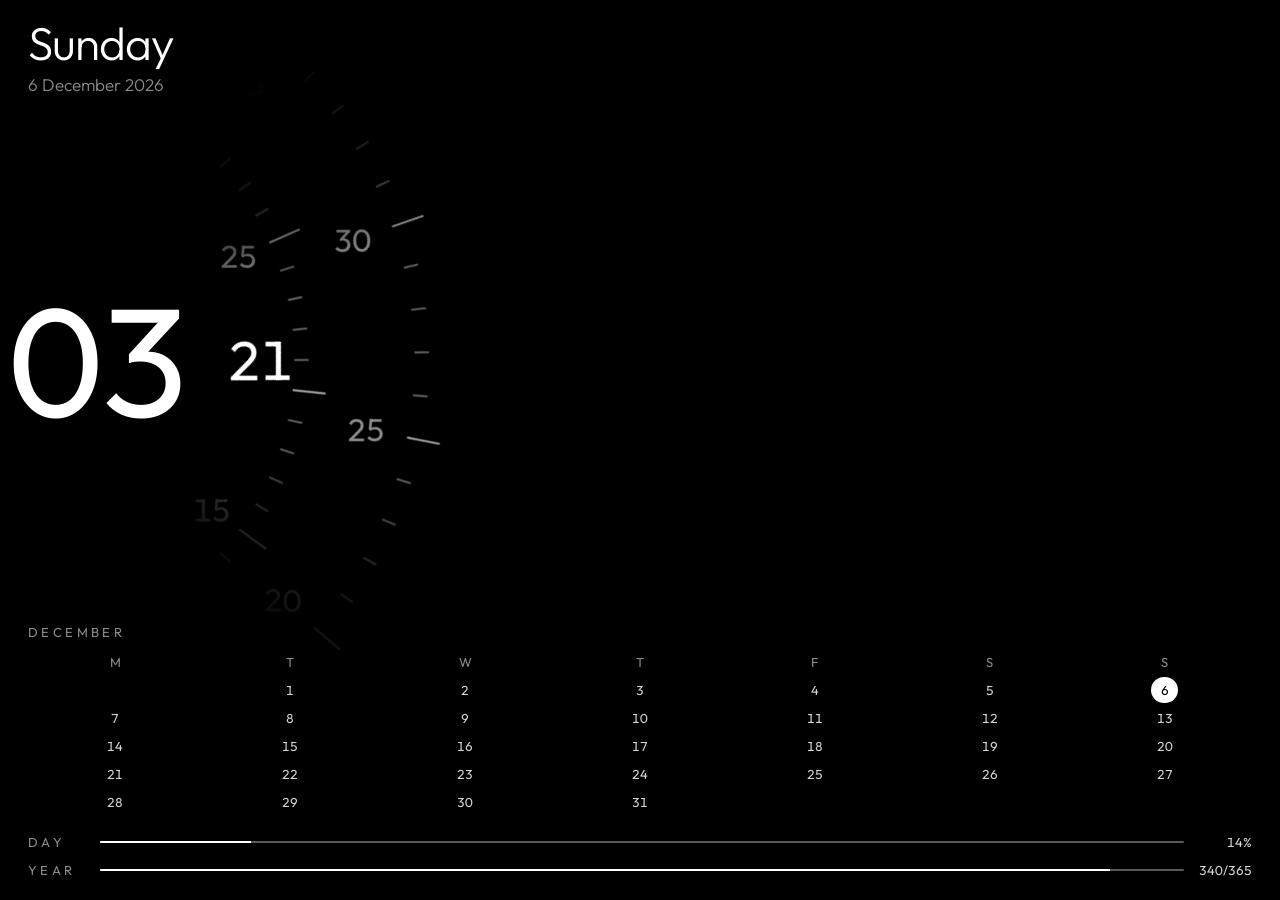
==== panel.html @ 28246322 "Concentric ring clock for iPhone as a home screen web app Panel, Clock and Horizon faces in plain HT" ====
<!doctype html>
<html lang="en">
  <head>
    <meta charset="utf-8" />
    <meta name="viewport" content="width=device-width, initial-scale=1, viewport-fit=cover" />
    <title>Concentric Panel</title>
    <meta name="description" content="A concentric ring clock for iPhone, as a home screen web app." />
    <meta name="theme-color" content="#000000" />
    <meta name="mobile-web-app-capable" content="yes" />
    <meta name="apple-mobile-web-app-capable" content="yes" />
    <meta name="apple-mobile-web-app-status-bar-style" content="black-translucent" />
    <meta name="apple-mobile-web-app-title" content="Panel" />
    <link rel="manifest" href="panel.webmanifest" />
    <link rel="icon" href="icons/icon.svg" type="image/svg+xml" />
    <link rel="apple-touch-icon" href="icons/icon-180.png" />
    <link rel="preconnect" href="https://fonts.googleapis.com" />
    <link rel="preconnect" href="https://fonts.gstatic.com" crossorigin />
    <link rel="stylesheet" href="https://fonts.googleapis.com/css2?family=Outfit:wght@200..600&display=swap" />
    <link rel="stylesheet" href="css/base.css" />
    <link rel="stylesheet" href="css/panel.css" />
  </head>
  <body data-page="panel">
    <main>
      <header class="today-header">
        <div class="weekday"></div>
        <div class="full-date"></div>
      </header>

      <div class="dial-area">
        <div class="dial">
          <div class="rings"></div>
          <div class="hour"></div>
        </div>
      </div>

      <footer class="panel">
        <section class="calendar">
          <div class="calendar-title"></div>
          <div class="calendar-grid"></div>
        </section>

        <section class="progress">
          <div class="progress-row">
            <span>DAY</span>
            <div class="bar"><div class="bar-fill" data-progress="day"></div></div>
            <span data-label="day"></span>
          </div>
          <div class="progress-row">
            <span>YEAR</span>
            <div class="bar"><div class="bar-fill" data-progress="year"></div></div>
            <span data-label="year"></span>
          </div>
        </section>
      </footer>
    </main>

    <nav class="nav" aria-label="Pages">
      <a href="panel.html" data-page="panel">Panel</a>
      <a href="clock.html" data-page="clock">Clock</a>
      <a href="horizon.html" data-page="horizon">Horizon</a>
    </nav>

    <script src="js/concentric.js"></script>
    <script src="js/panel.js"></script>
  </body>
</html>
---- css/base.css ----
:root {
  --bg: #000;
  --fg: #fff;
  --fg-soft: #d4d4d4;
  --muted: #8c8c8c;
  --tick: #5a5a5a;
  --tick-major: #9a9a9a;
  /* iPhone notch, Dynamic Island and home indicator. */
  --safe-top: env(safe-area-inset-top, 0px);
  --safe-bottom: env(safe-area-inset-bottom, 0px);
  --safe-left: env(safe-area-inset-left, 0px);
  --safe-right: env(safe-area-inset-right, 0px);
  font-family: 'Outfit', system-ui, -apple-system, sans-serif;
  color: var(--fg);
  background: var(--bg);
  color-scheme: dark;
}

* {
  box-sizing: border-box;
}

html,
body {
  height: 100%;
  margin: 0;
  overflow: hidden;
  overscroll-behavior: none;
  background: var(--bg);
}

/* It's a clock face, not a document: no selection, callouts or tap flashes. */
body {
  -webkit-user-select: none;
  user-select: none;
  -webkit-touch-callout: none;
  -webkit-tap-highlight-color: transparent;
  -webkit-text-size-adjust: 100%;
  touch-action: manipulation;
}

main {
  position: fixed;
  inset: 0;
  overflow: hidden;
}

/* The origin of every ring. Pages place it and clock.js sets its scale. */
.dial {
  position: absolute;
  width: 0;
  height: 0;
}

/* A 1000px box centered on the dial, so a fade mask can pivot around it. */
.rings {
  position: absolute;
  left: -500px;
  top: -500px;
  width: 1000px;
  height: 1000px;
  -webkit-mask-image: var(--fade);
  mask-image: var(--fade);
}

/* --- Rings ---------------------------------------------------------------- */

.ring {
  --turn: 0deg;
  --base: 0deg;
  --dir: 1;
  --label-size: 22px;
  --active-scale: 1.75;
  position: absolute;
  left: 500px;
  top: 500px;
  width: 0;
  height: 0;
  transform: rotate(calc(var(--base) + var(--turn) * var(--dir)));
  will-change: transform;
}

/* The minute ring rolls to each new value; the seconds ring moves every frame. */
.ring.minutes,
.ring.minutes .label {
  transition: transform 900ms cubic-bezier(0.65, 0, 0.25, 1), opacity 400ms ease;
}

.ring.seconds {
  animation: fade-in 1200ms ease 300ms both;
}

@keyframes fade-in {
  from {
    opacity: 0;
  }
}

.ticks {
  position: absolute;
  translate: -50% -50%;
  overflow: visible;
}

.ticks line {
  stroke: var(--tick);
  stroke-width: 1.5;
  stroke-linecap: round;
}

.ticks line.major {
  stroke: var(--tick-major);
}

.label {
  position: absolute;
  left: 0;
  top: 0;
  width: 0;
  height: 0;
}

.label > span {
  position: absolute;
  translate: -50% -50%;
  font-size: var(--label-size);
  line-height: 1;
  color: var(--muted);
  white-space: nowrap;
  font-variant-numeric: tabular-nums;
  transition: color 400ms ease, scale 400ms ease;
}

.label.active > span {
  color: var(--fg);
  scale: var(--active-scale);
}

.hour {
  line-height: 1;
  letter-spacing: -0.02em;
  font-variant-numeric: tabular-nums;
}

/* --- Panel pieces ------------------------------------------------------------ */

.weekday {
  font-weight: 300;
  line-height: 1;
  letter-spacing: -0.02em;
  color: var(--fg);
}

.full-date {
  font-weight: 300;
  color: var(--muted);
}

.calendar-title,
.progress-row > span:first-child {
  letter-spacing: 0.26em;
  color: var(--muted);
}

.calendar-grid {
  display: grid;
  grid-template-columns: repeat(7, 1fr);
  text-align: center;
  font-variant-numeric: tabular-nums;
  color: var(--fg-soft);
}

.calendar-head {
  color: var(--muted);
}

.calendar-grid .today {
  justify-self: center;
  min-width: 2.1em;
  color: var(--bg);
  background: var(--fg);
  border-radius: 999px;
  margin: -0.35em 0;
  padding: 0.35em 0;
}

.progress {
  display: grid;
}

.progress-row {
  display: grid;
  grid-template-columns: 4.5em 1fr 4.2em;
  align-items: center;
  gap: 1em;
  font-variant-numeric: tabular-nums;
  color: var(--fg-soft);
}

.progress-row > span:last-child {
  text-align: right;
}

.bar {
  height: 2px;
  background: var(--tick);
  border-radius: 2px;
  overflow: hidden;
}

.bar-fill {
  height: 100%;
  width: 0;
  background: var(--fg);
  transition: width 900ms ease;
}

/* --- Page switcher --------------------------------------------------------------- */

.nav {
  position: fixed;
  left: 50%;
  bottom: calc(var(--safe-bottom) + 18px);
  translate: -50% 12px;
  display: flex;
  gap: 4px;
  padding: 4px;
  border-radius: 999px;
  background: rgb(255 255 255 / 0.1);
  -webkit-backdrop-filter: blur(20px);
  backdrop-filter: blur(20px);
  opacity: 0;
  pointer-events: none;
  transition: opacity 300ms ease, translate 300ms ease;
  z-index: 10;
}

.nav.show {
  opacity: 1;
  translate: -50% 0;
  pointer-events: auto;
}

.nav a {
  padding: 9px 16px;
  border-radius: 999px;
  font-size: 14px;
  letter-spacing: 0.04em;
  color: var(--fg-soft);
  text-decoration: none;
}

.nav a[aria-current='page'] {
  color: var(--bg);
  background: var(--fg);
}

@media (prefers-reduced-motion: reduce) {
  .ring.minutes,
  .ring.minutes .label,
  .label > span,
  .bar-fill,
  .nav {
    transition: none;
  }

  .ring.seconds {
    animation: none;
  }
}
---- css/panel.css ----
/* Date at the top, the dial in the middle, calendar and progress below. */
main {
  display: grid;
  grid-template-rows: auto 1fr auto;
  padding: calc(var(--safe-top) + 20px) calc(var(--safe-right) + 28px) calc(var(--safe-bottom) + 22px)
    calc(var(--safe-left) + 28px);
}

.today-header .weekday {
  font-size: 46px;
}

.today-header .full-date {
  margin-top: 8px;
  font-size: 17px;
}

/* The dial's center sits on the screen's left edge, halfway down this area. */
.dial-area {
  position: relative;
  margin-left: calc(-28px - var(--safe-left));
}

.dial {
  left: 6px;
  top: 50%;
}

.rings {
  /* A tighter fade than the full clock, so the rings clear the date above
     and the calendar below. */
  --fade: conic-gradient(
    from 0deg at 50% 50%,
    transparent 42deg,
    rgb(0 0 0 / 0.3) 58deg,
    #000 74deg,
    #000 106deg,
    rgb(0 0 0 / 0.3) 122deg,
    transparent 138deg
  );
}

.hour {
  position: absolute;
  left: 3px;
  top: 0;
  translate: 0 -50%;
  font-size: 108px;
}

.panel {
  font-size: 13px;
}

.calendar-grid {
  row-gap: 12px;
  margin-top: 14px;
}

.progress {
  gap: 12px;
  margin-top: 24px;
}
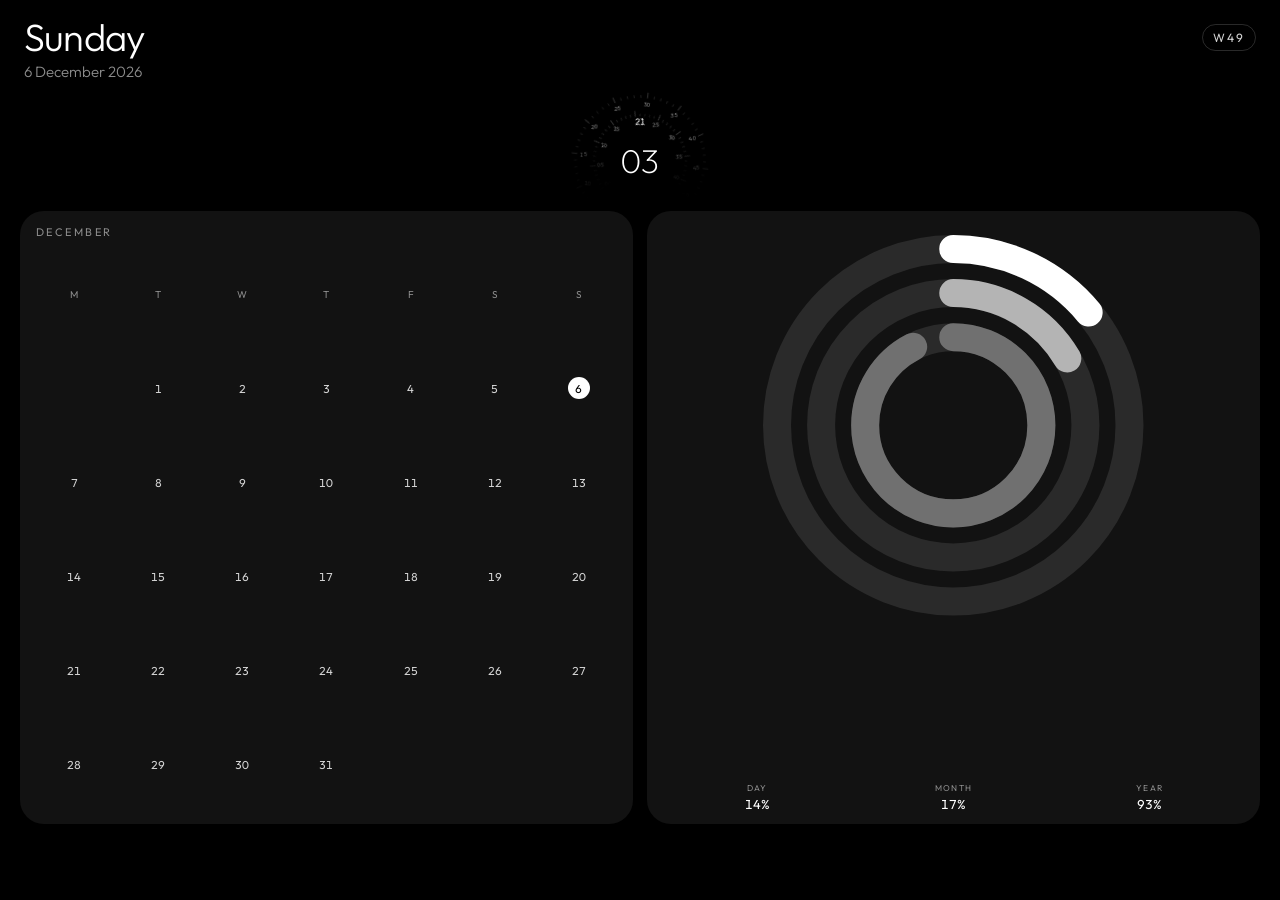
==== commit 0b72857c: "Redesign the Panel face for the phone A round dial read at 12 o'clock under the date, and two widget" ====
--- a/panel.html
+++ b/panel.html
@@ -22,8 +22,11 @@
   <body data-page="panel">
     <main>
       <header class="today-header">
-        <div class="weekday"></div>
-        <div class="full-date"></div>
+        <div>
+          <div class="weekday"></div>
+          <div class="full-date"></div>
+        </div>
+        <div class="week"></div>
       </header>
 
       <div class="dial-area">
@@ -33,25 +36,28 @@
         </div>
       </div>
 
-      <footer class="panel">
-        <section class="calendar">
-          <div class="calendar-title"></div>
+      <div class="tiles">
+        <section class="tile calendar">
+          <div class="tile-title calendar-title"></div>
           <div class="calendar-grid"></div>
         </section>
 
-        <section class="progress">
-          <div class="progress-row">
-            <span>DAY</span>
-            <div class="bar"><div class="bar-fill" data-progress="day"></div></div>
-            <span data-label="day"></span>
-          </div>
-          <div class="progress-row">
-            <span>YEAR</span>
-            <div class="bar"><div class="bar-fill" data-progress="year"></div></div>
-            <span data-label="year"></span>
-          </div>
+        <section class="tile progress-tile" aria-label="Progress">
+          <svg class="progress-rings" viewBox="0 0 100 100" aria-hidden="true">
+            <circle class="track" r="44" />
+            <circle class="fill" data-ring="day" r="44" pathLength="100" />
+            <circle class="track" r="33" />
+            <circle class="fill" data-ring="month" r="33" pathLength="100" />
+            <circle class="track" r="22" />
+            <circle class="fill" data-ring="year" r="22" pathLength="100" />
+          </svg>
+          <dl class="legend">
+            <div><dt>DAY</dt><dd data-label="day"></dd></div>
+            <div><dt>MONTH</dt><dd data-label="month"></dd></div>
+            <div><dt>YEAR</dt><dd data-label="year"></dd></div>
+          </dl>
         </section>
-      </footer>
+      </div>
     </main>
 
     <nav class="nav" aria-label="Pages">
--- a/css/panel.css
+++ b/css/panel.css
@@ -1,63 +1,185 @@
-/* Date at the top, the dial in the middle, calendar and progress below. */
+/* A phone layout of its own: the date on top, a round dial read at 12 o'clock,
+   and two widget-sized tiles. The bottom is left clear for the Lock Screen's
+   flashlight, notifications and camera. */
 main {
   display: grid;
   grid-template-rows: auto 1fr auto;
-  padding: calc(var(--safe-top) + 20px) calc(var(--safe-right) + 28px) calc(var(--safe-bottom) + 22px)
-    calc(var(--safe-left) + 28px);
+  padding: calc(var(--safe-top) + 18px) calc(var(--safe-right) + 20px) calc(var(--safe-bottom) + 76px)
+    calc(var(--safe-left) + 20px);
+}
+
+/* --- Date ----------------------------------------------------------------- */
+
+.today-header {
+  display: flex;
+  justify-content: space-between;
+  align-items: flex-start;
+  padding: 0 4px;
 }
 
 .today-header .weekday {
-  font-size: 46px;
+  font-size: 38px;
 }
 
 .today-header .full-date {
-  margin-top: 8px;
-  font-size: 17px;
+  margin-top: 6px;
+  font-size: 15px;
 }
 
-/* The dial's center sits on the screen's left edge, halfway down this area. */
+.week {
+  margin-top: 6px;
+  padding: 5px 10px;
+  border: 1px solid rgb(255 255 255 / 0.16);
+  border-radius: 999px;
+  font-size: 12px;
+  letter-spacing: 0.18em;
+  color: var(--fg-soft);
+}
+
+/* --- Dial ------------------------------------------------------------------ */
+
 .dial-area {
   position: relative;
-  margin-left: calc(-28px - var(--safe-left));
 }
 
+/* panel.js places the center and sets the scale. */
 .dial {
-  left: 6px;
-  top: 50%;
+  left: 50%;
 }
 
 .rings {
-  /* A tighter fade than the full clock, so the rings clear the date above
-     and the calendar below. */
+  /* Fully drawn across the top, fading out down the sides. */
   --fade: conic-gradient(
     from 0deg at 50% 50%,
-    transparent 42deg,
-    rgb(0 0 0 / 0.3) 58deg,
-    #000 74deg,
-    #000 106deg,
-    rgb(0 0 0 / 0.3) 122deg,
-    transparent 138deg
+    #000 0deg,
+    #000 62deg,
+    rgb(0 0 0 / 0.3) 100deg,
+    transparent 128deg,
+    transparent 232deg,
+    rgb(0 0 0 / 0.3) 260deg,
+    #000 298deg,
+    #000 360deg
   );
+}
+
+.ring {
+  --label-size: 25px;
+  --active-scale: 1.6;
 }
 
 .hour {
   position: absolute;
-  left: 3px;
+  left: 0;
   top: 0;
-  translate: 0 -50%;
-  font-size: 108px;
+  translate: -50% -50%;
+  font-size: 150px;
+  font-weight: 200;
 }
 
-.panel {
-  font-size: 13px;
+/* --- Tiles -------------------------------------------------------------------- */
+
+.tiles {
+  display: grid;
+  grid-template-columns: 1fr 1fr;
+  gap: 14px;
+}
+
+.tile {
+  aspect-ratio: 1;
+  display: flex;
+  flex-direction: column;
+  padding: 14px 12px 12px;
+  border-radius: 24px;
+  background: rgb(255 255 255 / 0.07);
+}
+
+.tile-title {
+  padding: 0 4px;
+  font-size: 11px;
+  letter-spacing: 0.22em;
+  color: var(--muted);
 }
 
 .calendar-grid {
-  row-gap: 12px;
-  margin-top: 14px;
+  flex: 1;
+  margin-top: 8px;
+  grid-auto-rows: 1fr;
+  align-items: center;
+  font-size: 11.5px;
 }
 
-.progress {
-  gap: 12px;
-  margin-top: 24px;
+.calendar-head {
+  font-size: 10px;
 }
+
+.calendar-grid .today {
+  min-width: 1.9em;
+  margin: 0;
+  padding: 0.3em 0;
+}
+
+/* Day, month and year as concentric rings, filling clockwise from the top. */
+.progress-tile {
+  align-items: center;
+  justify-content: space-between;
+}
+
+.progress-rings {
+  width: 68%;
+  rotate: -90deg;
+}
+
+.progress-rings circle {
+  cx: 50px;
+  cy: 50px;
+  fill: none;
+  stroke-width: 7;
+}
+
+.progress-rings .track {
+  stroke: rgb(255 255 255 / 0.1);
+}
+
+.progress-rings .fill {
+  stroke-linecap: round;
+  stroke-dasharray: 0 100;
+  transition: stroke-dasharray 900ms ease;
+}
+
+.progress-rings [data-ring='day'] {
+  stroke: var(--fg);
+}
+
+.progress-rings [data-ring='month'] {
+  stroke: #b4b4b4;
+}
+
+.progress-rings [data-ring='year'] {
+  stroke: #707070;
+}
+
+.legend {
+  display: grid;
+  grid-template-columns: repeat(3, 1fr);
+  width: 100%;
+  margin: 0;
+  text-align: center;
+}
+
+.legend dt {
+  font-size: 8.5px;
+  letter-spacing: 0.16em;
+  color: var(--muted);
+}
+
+.legend dd {
+  margin: 3px 0 0;
+  font-size: 13px;
+  font-variant-numeric: tabular-nums;
+}
+
+@media (prefers-reduced-motion: reduce) {
+  .progress-rings .fill {
+    transition: none;
+  }
+}
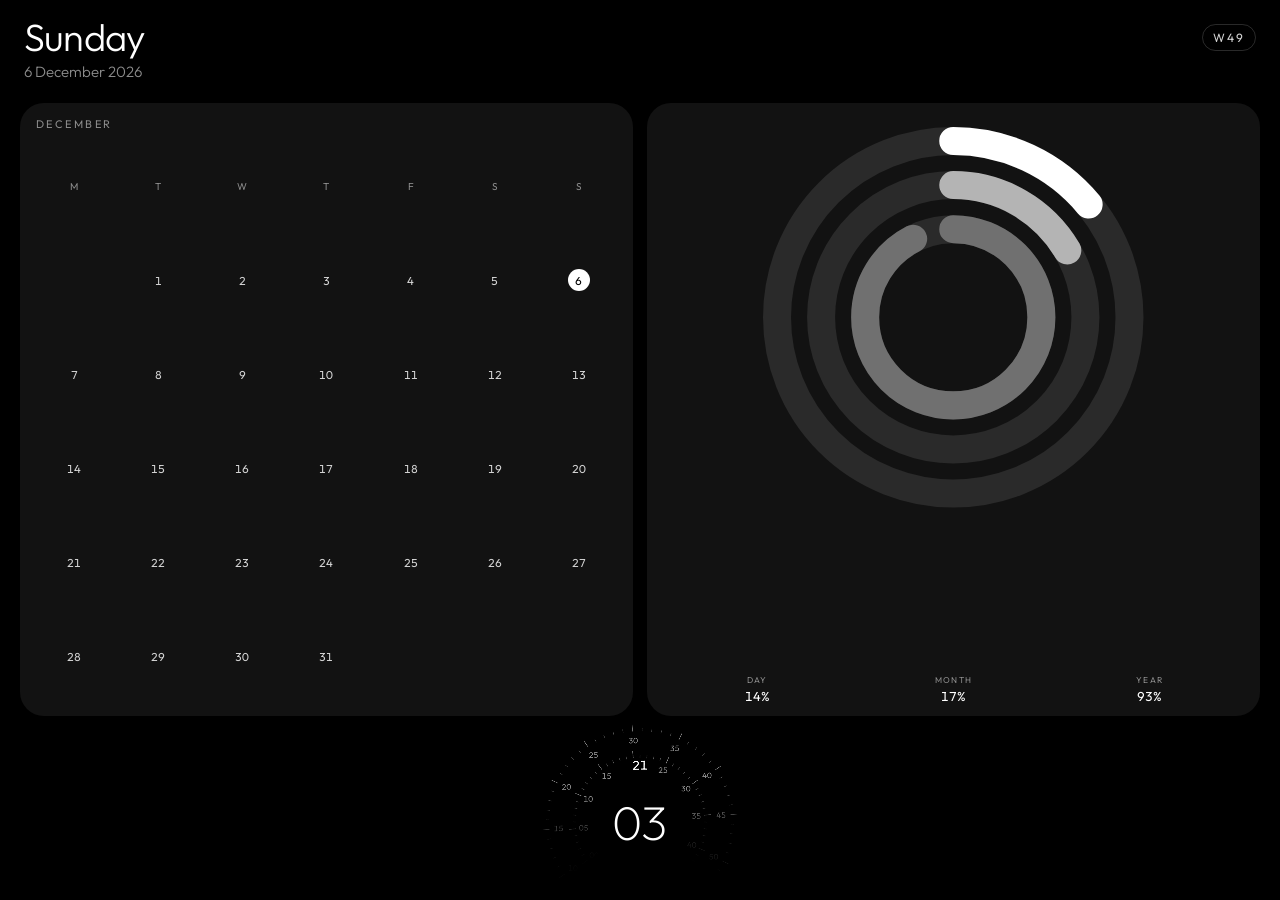
==== commit b8c02c50: "Put the Panel tiles on top and the dial at the bottom" ====
--- a/panel.html
+++ b/panel.html
@@ -29,13 +29,6 @@
         <div class="week"></div>
       </header>
 
-      <div class="dial-area">
-        <div class="dial">
-          <div class="rings"></div>
-          <div class="hour"></div>
-        </div>
-      </div>
-
       <div class="tiles">
         <section class="tile calendar">
           <div class="tile-title calendar-title"></div>
@@ -58,6 +51,13 @@
           </dl>
         </section>
       </div>
+
+      <div class="dial-area">
+        <div class="dial">
+          <div class="rings"></div>
+          <div class="hour"></div>
+        </div>
+      </div>
     </main>
 
     <nav class="nav" aria-label="Pages">
--- a/css/panel.css
+++ b/css/panel.css
@@ -1,10 +1,9 @@
-/* A phone layout of its own: the date on top, a round dial read at 12 o'clock,
-   and two widget-sized tiles. The bottom is left clear for the Lock Screen's
-   flashlight, notifications and camera. */
+/* A phone layout of its own: the date and two widget-sized tiles on top, and
+   a round dial read at 12 o'clock filling the rest. */
 main {
   display: grid;
-  grid-template-rows: auto 1fr auto;
-  padding: calc(var(--safe-top) + 18px) calc(var(--safe-right) + 20px) calc(var(--safe-bottom) + 76px)
+  grid-template-rows: auto auto 1fr;
+  padding: calc(var(--safe-top) + 18px) calc(var(--safe-right) + 20px) calc(var(--safe-bottom) + 16px)
     calc(var(--safe-left) + 20px);
 }
 
@@ -80,6 +79,7 @@
 
 .tiles {
   display: grid;
+  margin-top: 22px;
   grid-template-columns: 1fr 1fr;
   gap: 14px;
 }
